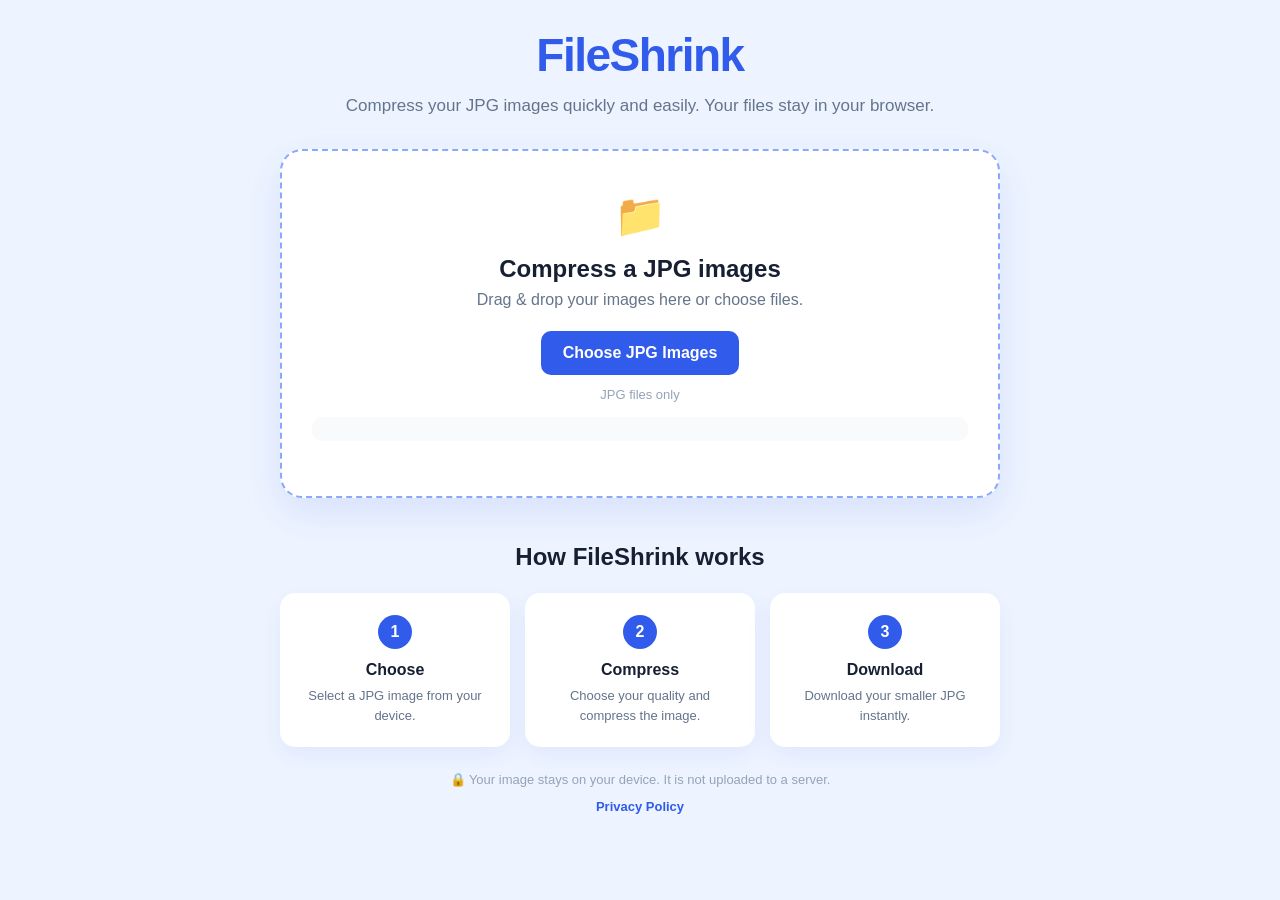
==== index.html @ ec3d00c5 "Add privacy policy" ====
<!DOCTYPE html>
<html lang="en">

<head>
    <meta charset="UTF-8">
    <meta name="viewport" content="width=device-width, initial-scale=1.0">

    <title>FileShrink - Compress JPG Images</title>

    <meta
        name="description"
        content="Compress JPG images quickly and easily. Your files stay in your browser."
    >

    <link rel="stylesheet" href="style.css">
    <link rel="icon" href="favicon.svg" type="image/svg+xml">
</head>

<body>

<main class="container">

    <div class="logo">FileShrink</div>

    <p class="subtitle">
        Compress your JPG images quickly and easily.
        Your files stay in your browser.
    </p>


    <!-- Upload Area -->

    <section class="upload-box" id="uploadBox">

        <div class="upload-icon">📁</div>

        <h2>Compress a JPG images</h2>

        <p class="upload-description">
            Drag & drop your images here or choose  files.
        </p>

        <label for="fileInput" class="file-button">
            Choose JPG Images
        </label>

        <input
    type="file"
    id="fileInput"
    accept="image/jpeg"
    multiple
>

        <p class="file-hint">
            JPG files only
        </p>

        <p id="fileName"></p>


        <!-- Preview -->

        <div id="previewContainer">

            <img
                id="preview"
                alt="Selected image preview"
            >

        </div>


        <!-- Controls -->

        <div id="controls">

            <label for="quality">

                Image Quality:

                <strong id="qualityValue">
                    70%
                </strong>

            </label>

            <input
                type="range"
                id="quality"
                min="10"
                max="95"
                value="70"
            >

            <button id="compressButton">
                Compress Image
            </button>

        </div>


        <!-- Result -->

        <div id="result">

            <div class="success-message">
                ✓ Compression complete
            </div>

            <div class="stats">

                <div class="stat">
                    <span>Original</span>
                    <strong id="originalSize">-</strong>
                </div>

                <div class="stat">
                    <span>Compressed</span>
                    <strong id="compressedSize">-</strong>
                </div>

                <div class="stat">
                    <span>You saved</span>
                    <strong id="savedPercent">-</strong>
                </div>

            </div>
    

</div>

            <p id="status"></p>

            <a
                id="downloadButton"
                href="#"
                style="display: none;"
            >
                Download Compressed JPG
            </a>
            <div id="individualResults"></div>
            <div id="downloadList"></div>

            <button
                id="resetButton"
                style="display: none;"
            >
                Compress Another Image
            </button>

        </div>

    </section>


    <!-- How it works -->

    <section class="how-it-works">

        <h2>How FileShrink works</h2>

        <div class="steps">

            <div class="step">

                <div class="step-number">
                    1
                </div>

                <h3>Choose</h3>

                <p>
                    Select a JPG image from your device.
                </p>

            </div>


            <div class="step">

                <div class="step-number">
                    2
                </div>

                <h3>Compress</h3>

                <p>
                    Choose your quality and compress the image.
                </p>

            </div>


            <div class="step">

                <div class="step-number">
                    3
                </div>

                <h3>Download</h3>

                <p>
                    Download your smaller JPG instantly.
                </p>

            </div>

        </div>

    </section>


    <p class="privacy">
        🔒 Your image stays on your device. It is not uploaded to a server.
    </p>

    <p class="privacy-link">
        <a href="privacy.html">
            Privacy Policy
        </a>
    </p>

</main>


<script src="script.js"></script>

</body>

</html>
---- style.css ----
* {
    box-sizing: border-box;
    margin: 0;
    padding: 0;
}

body {
    font-family: Arial, sans-serif;

    min-height: 100vh;

    background: #eef4ff;
    color: #172033;

   padding: 28px 14px 40px;
}

.container {
    width: 100%;
    max-width: 720px;

    margin: 0 auto;

    text-align: center;
}


/* Logo */

.logo {
    font-size: 46px;
    font-weight: 800;

    color: #315bea;

    letter-spacing: -1.5px;

    margin-bottom: 10px;
}


/* Subtitle */

.subtitle {
    color: #64748b;

    font-size: 17px;
    line-height: 1.6;

    margin-bottom: 30px;
}


/* Upload Box */

.upload-box {
    background: white;

    border: 2px dashed #8aa8ff;

    border-radius: 22px;

    padding: 40px 30px;

    box-shadow:
        0 15px 40px rgba(49, 91, 234, 0.12);

    transition: 0.2s ease;
}

.upload-box.drag-over {
    border-color: #315bea;

    background: #f7f9ff;

    transform: scale(1.01);
}


/* Upload */

.upload-icon {
    font-size: 42px;

    margin-bottom: 15px;
}

.upload-box h2 {
    font-size: 24px;

    margin-bottom: 8px;
}

.upload-description {
    color: #64748b;

    margin-bottom: 22px;
}

#fileInput {
    display: none;
}

.file-button {
    display: inline-block;

    background: #315bea;
    color: white;

    padding: 13px 22px;

    border-radius: 10px;

    font-weight: bold;

    cursor: pointer;

    transition: 0.2s ease;
}

.file-button:hover {
    background: #2449c9;

    transform: translateY(-1px);
}

.file-hint {
    margin-top: 12px;

    color: #94a3b8;

    font-size: 13px;
}

#fileName {
    margin-top: 15px;

    color: #475569;

    font-size: 14px;
}


/* Preview */

#previewContainer {
    display: none;

    margin-top: 25px;
}

#preview {
    display: block;

    max-width: 100%;
    max-height: 280px;

    margin: 0 auto;

    border-radius: 12px;

    box-shadow:
        0 8px 25px rgba(0, 0, 0, 0.1);
}


/* Controls */

#controls {
    display: none;

    margin-top: 30px;

    text-align: left;
}

#controls label {
    display: block;

    margin-bottom: 10px;

    color: #334155;

    font-size: 15px;
}

#quality {
    width: 100%;

    cursor: pointer;
}

#compressButton {
    width: 100%;

    margin-top: 20px;

    padding: 13px;

    border: none;

    border-radius: 10px;

    background: #172033;
    color: white;

    font-size: 16px;
    font-weight: bold;

    cursor: pointer;

    transition: 0.2s ease;
}

#compressButton:hover {
    background: #0f172a;
}

#compressButton:disabled {
    opacity: 0.6;

    cursor: not-allowed;
}


/* Result */

#result {
    display: none;
    margin-top: 30px;
    padding: 25px 20px 0;
    border-top: 1px solid #e2e8f0;
}

.success-message {
    color: #315bea;
    font-size: 18px;
    font-weight: bold;
    margin-bottom: 20px;
}

.stats {
    display: grid;
    grid-template-columns: repeat(3, 1fr);
    gap: 12px;
    margin-bottom: 20px;
}

.stat {
    background: #f1f5ff;
    border-radius: 14px;
    padding: 17px 10px;
}

.stat span {
    display: block;
    color: #64748b;
    font-size: 13px;
    margin-bottom: 7px;
}

.stat strong {
    font-size: 18px;
    color: #172033;
}

#savedPercent {
    color: #315bea;
}

#status {
    background: #f8fafc;
    border-radius: 10px;
    padding: 12px 14px;
    color: #64748b;
    font-size: 13px;
    line-height: 1.5;
    margin-bottom: 18px;
}

.success-message {
    color: #315bea;

    font-weight: bold;

    margin-bottom: 18px;
}

.stats {
    display: grid;

    grid-template-columns: repeat(3, 1fr);

    gap: 12px;

    margin-bottom: 20px;
}

.stat {
    background: #f1f5ff;

    border-radius: 12px;

    padding: 15px 10px;
}

.stat span {
    display: block;

    color: #64748b;

    font-size: 13px;

    margin-bottom: 6px;
}

.stat strong {
    font-size: 17px;

    color: #172033;
}

#status {
    color: #64748b;

    font-size: 14px;

    line-height: 1.5;

    margin-bottom: 15px;
}
.comparison {
    margin-bottom: 20px;
    text-align: left;
}

.comparison-label {
    color: #64748b;
    font-size: 13px;
    margin-bottom: 8px;
}

.comparison-track {
    width: 100%;
    height: 12px;
    background: #e2e8f0;
    border-radius: 20px;
    overflow: hidden;
}

#comparisonBar {
    width: 0%;
    height: 100%;
    background: #315bea;
    border-radius: 20px;
    transition: width 0.6s ease;
}


/* Download */

#downloadButton {
    display: inline-block;

    width: 100%;

    padding: 13px 22px;

    border-radius: 10px;

    background: #315bea;
    color: white;

    text-decoration: none;

    font-weight: bold;

    transition: 0.2s ease;
}

#downloadButton:hover {
    background: #2449c9;
}


/* Reset */

#resetButton {
    display: none;

    width: 100%;

    margin-top: 12px;

    padding: 13px;

    border: 2px solid #dbe4ff;

    border-radius: 10px;

    background: white;
    color: #315bea;

    font-size: 15px;
    font-weight: bold;

    cursor: pointer;

    transition: 0.2s ease;
}

#resetButton:hover {
    background: #f1f5ff;
}


/* How It Works */

.how-it-works {
    margin-top: 45px;
}

.how-it-works h2 {
    font-size: 24px;

    margin-bottom: 22px;
}

.steps {
    display: grid;

    grid-template-columns: repeat(3, 1fr);

    gap: 15px;
}

.step {
    background: white;

    border-radius: 15px;

    padding: 22px 15px;

    box-shadow:
        0 8px 25px rgba(49, 91, 234, 0.08);
}

.step-number {
    width: 34px;
    height: 34px;

    margin: 0 auto 12px;

    display: flex;
    align-items: center;
    justify-content: center;

    border-radius: 50%;

    background: #315bea;
    color: white;

    font-weight: bold;
}

.step h3 {
    margin-bottom: 7px;

    font-size: 16px;
}

.step p {
    color: #64748b;

    font-size: 13px;

    line-height: 1.5;
}


/* Privacy */

.privacy {
    margin-top: 25px;

    color: #94a3b8;

    font-size: 13px;
}

.privacy-link {
    margin-top: 10px;
}

.privacy-link a {
    color: #315bea;

    text-decoration: none;

    font-size: 13px;

    font-weight: 600;
}

.privacy-link a:hover {
    text-decoration: underline;
}


/* Privacy Page */

.privacy-page {
    text-align: left;

    border-style: solid;
}

.privacy-page h1 {
    font-size: 30px;

    margin-bottom: 20px;

    text-align: center;
}

.privacy-page h2 {
    font-size: 19px;

    margin-top: 28px;

    margin-bottom: 8px;
}

.privacy-page p {
    color: #64748b;

    font-size: 15px;

    line-height: 1.7;
}

.privacy-back {
    margin-top: 30px;

    text-align: center;
}

.privacy-back a {
    color: #315bea;

    text-decoration: none;

    font-weight: bold;
}

.privacy-back a:hover {
    text-decoration: underline;
}


/* Mobile */

@media (max-width: 600px) {

    body {
        padding: 22px 12px 35px;
    }

    .logo {
        font-size: 42px;
        margin-bottom: 8px;
    }

    .subtitle {
        font-size: 15px;
        line-height: 1.5;
        margin-bottom: 24px;
    }

    .upload-box {
        padding: 32px 18px;
        border-radius: 20px;
    }

    .upload-icon {
        font-size: 40px;
        margin-bottom: 12px;
    }

    .upload-box h2 {
        font-size: 22px;
    }

    .upload-description {
        font-size: 14px;
        line-height: 1.5;
        margin-bottom: 20px;
    }

    .file-button {
        width: 100%;
        padding: 15px 18px;
        font-size: 16px;
    }

    #preview {
        max-height: 300px;
    }

    #controls {
        margin-top: 26px;
    }

    #controls label {
        font-size: 15px;
    }

    #quality {
        height: 28px;
    }

    #compressButton {
        padding: 15px;
        font-size: 16px;
    }

    #result {
    margin-top: 26px;
    padding: 22px 0 0;
}

.success-message {
    font-size: 17px;
}

.stat {
    padding: 16px;
}

#status {
    padding: 12px;
}

    .stats {
        grid-template-columns: 1fr;
        gap: 10px;
    }

    .stat {
        padding: 15px;
    }

    #downloadButton,
    #resetButton {
        padding: 15px;
        font-size: 15px;
    }

    .how-it-works {
        margin-top: 38px;
    }

    .how-it-works h2 {
        font-size: 22px;
    }

    .steps {
        grid-template-columns: 1fr;
        gap: 12px;
    }

    .step {
        padding: 22px 16px;
    }

    .privacy {
        margin-top: 25px;
        padding: 0 8px;
        font-size: 12px;
        line-height: 1.5;
    }
}
.individual-result {
    background: #f8fafc;
    border: 1px solid #e2e8f0;
    border-radius: 14px;
    padding: 16px;
    margin-top: 12px;
    text-align: left;
}

.individual-result strong {
    display: block;
    color: #172033;
    font-size: 14px;
    margin-bottom: 12px;
    word-break: break-word;
}

.individual-stats {
    display: grid;
    grid-template-columns: repeat(3, 1fr);
    gap: 8px;
}

.individual-stats span {
    background: white;
    border-radius: 9px;
    padding: 9px 7px;
    color: #64748b;
    font-size: 12px;
    text-align: center;
}
@media (max-width: 600px) {

    .individual-stats {
        grid-template-columns: 1fr;
    }

    .individual-stats span {
        text-align: left;
    }
}
.extra-download {
    display: block;
    margin-top: 10px;
    padding: 12px 14px;
    border-radius: 10px;
    background: #eef4ff;
    color: #315bea;
    text-decoration: none;
    font-weight: bold;
    font-size: 14px;
    text-align: center;
    transition: 0.2s ease;
}

.extra-download:hover {
    background: #dfe9ff;
}
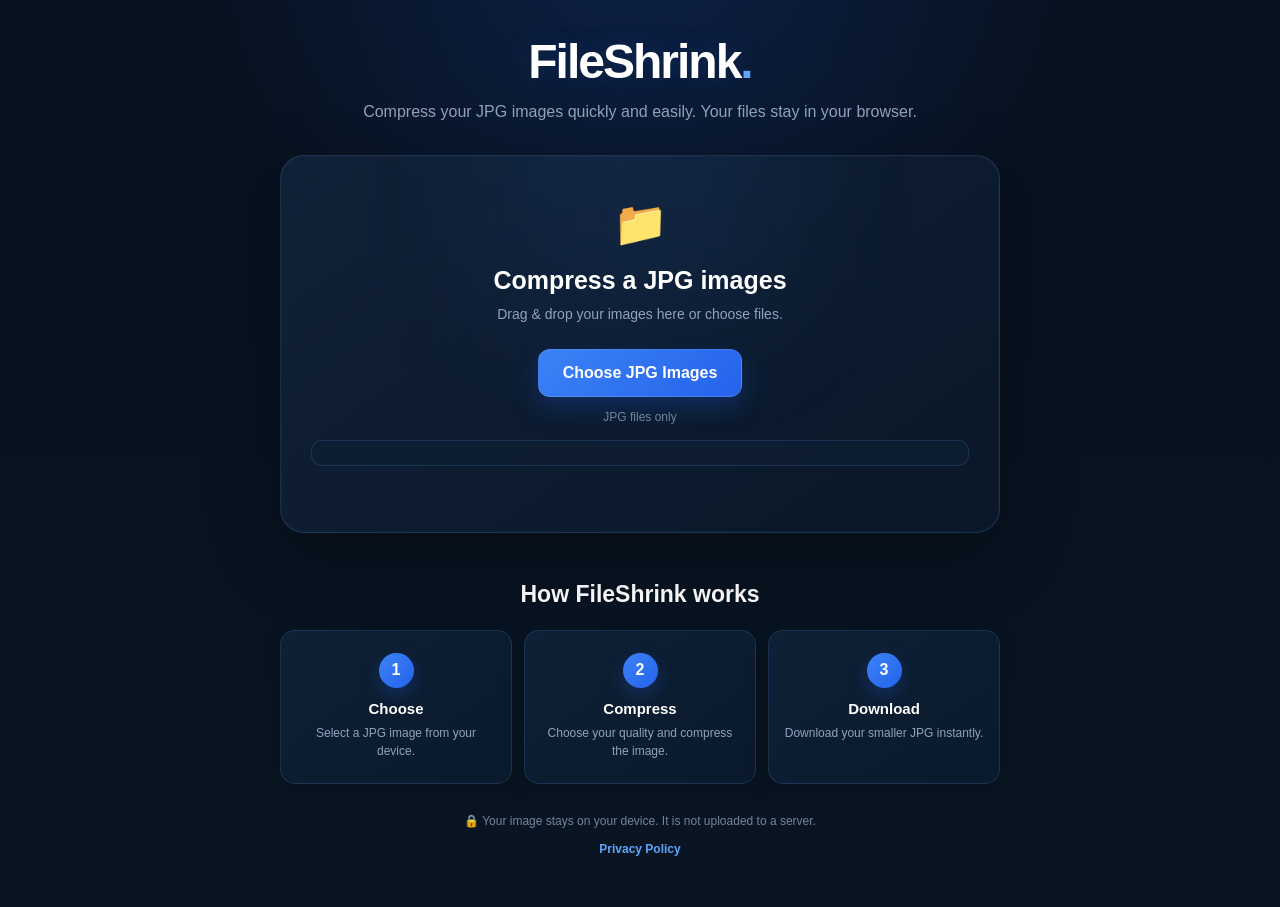
==== commit 21645311: "Redesign UI with dark navy theme" ====
--- a/index.html
+++ b/index.html
@@ -12,7 +12,7 @@
         content="Compress JPG images quickly and easily. Your files stay in your browser."
     >
 
-    <link rel="stylesheet" href="style.css">
+    <link rel="stylesheet" href="./style.css?v=2">
     <link rel="icon" href="favicon.svg" type="image/svg+xml">
 </head>
 
--- a/style.css
+++ b/style.css
@@ -1,740 +1,855 @@
 * {
-    box-sizing: border-box;
-    margin: 0;
-    padding: 0;
+  box-sizing: border-box;
+  margin: 0;
+  padding: 0;
+  }
+
+:root {
+--bg: #07111f;
+--bg-soft: #0b1728;
+--card: rgba(15, 29, 49, 0.92);
+--card-soft: #101f35;
+--border: rgba(96, 165, 250, 0.16);
+--border-strong: rgba(96, 165, 250, 0.30);
+--blue: #3b82f6;
+--blue-bright: #60a5fa;
+--blue-dark: #2563eb;
+--text: #f8fafc;
+--text-soft: #cbd5e1;
+--muted: #8fa3bb;
+--success: #4ade80;
 }
 
 body {
-    font-family: Arial, sans-serif;
-
-    min-height: 100vh;
-
-    background: #eef4ff;
-    color: #172033;
-
-   padding: 28px 14px 40px;
+font-family: Arial, sans-serif;
+min-height: 100vh;
+padding: 34px 14px 50px;
+background:
+radial-gradient(circle at 50% -10%, rgba(37, 99, 235, 0.20), transparent 38%),
+linear-gradient(180deg, #07111f 0%, #091522 100%);
+color: var(--text);
 }
 
 .container {
+width: 100%;
+max-width: 720px;
+margin: 0 auto;
+text-align: center;
+}
+
+/* ========================================
+LOGO
+======================================== */
+
+.logo {
+font-size: 48px;
+font-weight: 800;
+letter-spacing: -2px;
+margin-bottom: 10px;
+color: #ffffff;
+text-shadow: 0 0 30px rgba(59, 130, 246, 0.20);
+}
+
+.logo::after {
+content: ".";
+color: var(--blue-bright);
+}
+
+.subtitle {
+color: var(--muted);
+font-size: 16px;
+line-height: 1.6;
+margin-bottom: 30px;
+}
+
+/* ========================================
+MAIN UPLOAD CARD
+======================================== */
+
+.upload-box {
+position: relative;
+overflow: hidden;
+background: linear-gradient(
+145deg,
+rgba(17, 34, 56, 0.96),
+rgba(10, 24, 41, 0.96)
+);
+border: 1px solid var(--border);
+border-radius: 24px;
+padding: 42px 30px;
+box-shadow:
+0 25px 70px rgba(0, 0, 0, 0.30),
+0 0 0 1px rgba(255, 255, 255, 0.02) inset;
+transition:
+border-color 0.25s ease,
+transform 0.25s ease,
+box-shadow 0.25s ease;
+}
+
+.upload-box::before {
+content: "";
+position: absolute;
+top: -120px;
+left: 50%;
+width: 280px;
+height: 280px;
+transform: translateX(-50%);
+background: rgba(59, 130, 246, 0.08);
+filter: blur(70px);
+pointer-events: none;
+}
+
+.upload-box.drag-over {
+border-color: rgba(96, 165, 250, 0.70);
+transform: translateY(-2px);
+box-shadow:
+0 30px 80px rgba(0, 0, 0, 0.35),
+0 0 35px rgba(59, 130, 246, 0.10);
+}
+
+/* ========================================
+UPLOAD AREA
+======================================== */
+
+.upload-icon {
+position: relative;
+font-size: 44px;
+margin-bottom: 16px;
+}
+
+.upload-box h2 {
+position: relative;
+font-size: 25px;
+margin-bottom: 9px;
+color: #ffffff;
+}
+
+.upload-description {
+position: relative;
+color: var(--muted);
+font-size: 14px;
+line-height: 1.5;
+margin-bottom: 24px;
+}
+
+#fileInput {
+display: none;
+}
+
+.file-button {
+position: relative;
+display: inline-block;
+background: linear-gradient(
+135deg,
+#3b82f6,
+#2563eb
+);
+color: white;
+padding: 14px 24px;
+border: 1px solid rgba(255, 255, 255, 0.12);
+border-radius: 12px;
+font-weight: bold;
+cursor: pointer;
+box-shadow:
+0 10px 25px rgba(37, 99, 235, 0.25);
+transition:
+transform 0.2s ease,
+box-shadow 0.2s ease,
+filter 0.2s ease;
+}
+
+.file-button:hover {
+transform: translateY(-2px);
+filter: brightness(1.08);
+box-shadow:
+0 14px 32px rgba(37, 99, 235, 0.32);
+}
+
+.file-button:active {
+transform: translateY(0);
+}
+
+.file-hint {
+position: relative;
+margin-top: 13px;
+color: #71859d;
+font-size: 12px;
+}
+
+#fileName {
+margin-top: 16px;
+color: var(--text-soft);
+font-size: 14px;
+}
+
+/* ========================================
+IMAGE PREVIEW
+======================================== */
+
+#previewContainer {
+display: none;
+margin-top: 28px;
+}
+
+#preview {
+display: block;
+max-width: 100%;
+max-height: 300px;
+margin: 0 auto;
+border-radius: 16px;
+border: 1px solid var(--border);
+box-shadow:
+0 18px 40px rgba(0, 0, 0, 0.30);
+}
+
+/* ========================================
+CONTROLS
+======================================== */
+
+#controls {
+display: none;
+margin-top: 30px;
+padding-top: 25px;
+border-top: 1px solid var(--border);
+text-align: left;
+}
+
+#controls label {
+display: block;
+margin-bottom: 11px;
+color: var(--text-soft);
+font-size: 14px;
+font-weight: 600;
+}
+
+#quality {
+width: 100%;
+height: 6px;
+accent-color: var(--blue);
+cursor: pointer;
+}
+
+#compressButton {
+width: 100%;
+margin-top: 22px;
+padding: 15px;
+border: none;
+border-radius: 12px;
+background: linear-gradient(
+135deg,
+#172b48,
+#10223a
+);
+color: #ffffff;
+border: 1px solid var(--border-strong);
+font-size: 15px;
+font-weight: bold;
+cursor: pointer;
+transition:
+background 0.2s ease,
+transform 0.2s ease,
+border-color 0.2s ease,
+box-shadow 0.2s ease;
+}
+
+#compressButton:hover:not(:disabled) {
+background: linear-gradient(
+135deg,
+#1c3960,
+#142a47
+);
+border-color: rgba(96, 165, 250, 0.45);
+transform: translateY(-1px);
+box-shadow:
+0 10px 25px rgba(0, 0, 0, 0.20);
+}
+
+#compressButton:disabled {
+opacity: 0.55;
+cursor: not-allowed;
+}
+
+/* ========================================
+RESULT SECTION
+======================================== */
+
+#result {
+display: none;
+margin-top: 30px;
+padding: 28px 0 0;
+border-top: 1px solid var(--border);
+}
+
+.success-message {
+color: var(--blue-bright);
+font-size: 18px;
+font-weight: bold;
+margin-bottom: 20px;
+}
+
+.stats {
+display: grid;
+grid-template-columns: repeat(3, 1fr);
+gap: 10px;
+margin-bottom: 18px;
+}
+
+.stat {
+background: linear-gradient(
+145deg,
+rgba(25, 47, 75, 0.90),
+rgba(15, 32, 53, 0.90)
+);
+border: 1px solid var(--border);
+border-radius: 14px;
+padding: 17px 10px;
+box-shadow:
+0 8px 22px rgba(0, 0, 0, 0.14);
+}
+
+.stat span {
+display: block;
+color: var(--muted);
+font-size: 12px;
+margin-bottom: 7px;
+}
+
+.stat strong {
+font-size: 17px;
+color: #ffffff;
+}
+
+#savedPercent {
+color: var(--success);
+}
+
+#status {
+background: rgba(15, 31, 51, 0.75);
+border: 1px solid var(--border);
+border-radius: 11px;
+padding: 12px 14px;
+color: var(--muted);
+font-size: 13px;
+line-height: 1.5;
+margin-bottom: 18px;
+}
+
+/* ========================================
+DOWNLOAD
+======================================== */
+
+#downloadButton {
+display: inline-block;
+width: 100%;
+padding: 15px 22px;
+border-radius: 12px;
+border: 1px solid rgba(255, 255, 255, 0.10);
+background: linear-gradient(
+135deg,
+#3b82f6,
+#2563eb
+);
+color: white;
+text-decoration: none;
+font-weight: bold;
+box-shadow:
+0 12px 28px rgba(37, 99, 235, 0.25);
+transition:
+transform 0.2s ease,
+box-shadow 0.2s ease,
+filter 0.2s ease;
+}
+
+#downloadButton:hover {
+transform: translateY(-2px);
+filter: brightness(1.08);
+box-shadow:
+0 16px 35px rgba(37, 99, 235, 0.32);
+}
+
+/* ========================================
+RESET
+======================================== */
+
+#resetButton {
+display: none;
+width: 100%;
+margin-top: 10px;
+padding: 14px;
+border: 1px solid var(--border-strong);
+border-radius: 12px;
+background: transparent;
+color: var(--text-soft);
+font-size: 14px;
+font-weight: bold;
+cursor: pointer;
+transition:
+background 0.2s ease,
+border-color 0.2s ease,
+color 0.2s ease;
+}
+
+#resetButton:hover {
+background: rgba(59, 130, 246, 0.07);
+border-color: rgba(96, 165, 250, 0.45);
+color: #ffffff;
+}
+
+/* ========================================
+BATCH RESULTS
+======================================== */
+
+#individualResults {
+margin-top: 24px;
+}
+
+.batch-header {
+display: flex;
+align-items: center;
+justify-content: space-between;
+gap: 12px;
+padding: 15px 17px;
+background: rgba(20, 40, 66, 0.85);
+border: 1px solid var(--border);
+border-radius: 13px;
+text-align: left;
+}
+
+.batch-header strong {
+color: #ffffff;
+font-size: 14px;
+}
+
+.batch-header span {
+color: var(--muted);
+font-size: 12px;
+white-space: nowrap;
+}
+
+/* ========================================
+INDIVIDUAL RESULT CARDS
+======================================== */
+
+.individual-result {
+position: relative;
+background: linear-gradient(
+145deg,
+rgba(16, 34, 56, 0.94),
+rgba(11, 27, 46, 0.94)
+);
+border: 1px solid var(--border);
+border-radius: 15px;
+padding: 16px;
+margin-top: 9px;
+text-align: left;
+box-shadow:
+0 8px 24px rgba(0, 0, 0, 0.16);
+transition:
+transform 0.2s ease,
+border-color 0.2s ease,
+box-shadow 0.2s ease;
+}
+
+.individual-result:hover {
+transform: translateY(-1px);
+border-color: var(--border-strong);
+box-shadow:
+0 12px 30px rgba(0, 0, 0, 0.22);
+}
+
+.individual-result strong {
+display: block;
+color: #f8fafc;
+font-size: 14px;
+line-height: 1.4;
+margin-bottom: 12px;
+word-break: break-word;
+}
+
+.individual-stats {
+display: grid;
+grid-template-columns: repeat(3, 1fr);
+gap: 8px;
+}
+
+.individual-stats span {
+background: rgba(7, 17, 31, 0.55);
+border: 1px solid rgba(96, 165, 250, 0.10);
+border-radius: 9px;
+padding: 9px 7px;
+color: var(--muted);
+font-size: 12px;
+text-align: center;
+line-height: 1.3;
+}
+
+/* ========================================
+INDIVIDUAL DOWNLOAD
+======================================== */
+
+.individual-result .extra-download {
+display: block;
+width: 100%;
+margin-top: 10px;
+padding: 10px 14px;
+background: rgba(59, 130, 246, 0.08);
+border: 1px solid rgba(96, 165, 250, 0.18);
+color: var(--blue-bright);
+border-radius: 10px;
+font-size: 13px;
+font-weight: bold;
+text-align: center;
+text-decoration: none;
+transition:
+background 0.2s ease,
+border-color 0.2s ease,
+transform 0.2s ease;
+}
+
+.individual-result .extra-download:hover {
+background: rgba(59, 130, 246, 0.15);
+border-color: rgba(96, 165, 250, 0.35);
+transform: translateY(-1px);
+}
+
+/* ========================================
+PAGINATION
+======================================== */
+
+.batch-navigation {
+display: flex;
+align-items: center;
+justify-content: space-between;
+gap: 10px;
+margin-top: 14px;
+}
+
+.batch-navigation button {
+flex: 1;
+padding: 10px 14px;
+border: 1px solid var(--border);
+border-radius: 10px;
+background: rgba(16, 34, 56, 0.80);
+color: var(--text-soft);
+font-size: 12px;
+font-weight: bold;
+cursor: pointer;
+transition:
+background 0.2s ease,
+border-color 0.2s ease,
+color 0.2s ease,
+transform 0.2s ease;
+}
+
+.batch-navigation button:hover:not(:disabled) {
+background: rgba(59, 130, 246, 0.10);
+border-color: var(--border-strong);
+color: #ffffff;
+transform: translateY(-1px);
+}
+
+.batch-navigation button:disabled {
+opacity: 0.35;
+cursor: not-allowed;
+}
+
+/* ========================================
+HOW IT WORKS
+======================================== */
+
+.how-it-works {
+margin-top: 48px;
+}
+
+.how-it-works h2 {
+font-size: 23px;
+margin-bottom: 22px;
+color: #ffffff;
+}
+
+.steps {
+display: grid;
+grid-template-columns: repeat(3, 1fr);
+gap: 12px;
+}
+
+.step {
+background: linear-gradient(
+145deg,
+rgba(16, 34, 56, 0.92),
+rgba(11, 27, 46, 0.92)
+);
+border: 1px solid var(--border);
+border-radius: 15px;
+padding: 22px 15px;
+box-shadow:
+0 8px 24px rgba(0, 0, 0, 0.14);
+}
+
+.step-number {
+width: 35px;
+height: 35px;
+margin: 0 auto 12px;
+display: flex;
+align-items: center;
+justify-content: center;
+border-radius: 50%;
+background: linear-gradient(
+135deg,
+#3b82f6,
+#2563eb
+);
+color: white;
+font-weight: bold;
+box-shadow:
+0 7px 18px rgba(37, 99, 235, 0.25);
+}
+
+.step h3 {
+margin-bottom: 7px;
+font-size: 15px;
+color: #ffffff;
+}
+
+.step p {
+color: var(--muted);
+font-size: 12px;
+line-height: 1.55;
+}
+
+/* ========================================
+PRIVACY
+======================================== */
+
+.privacy {
+margin-top: 28px;
+color: #71859d;
+font-size: 12px;
+line-height: 1.5;
+}
+
+.privacy-link {
+margin-top: 9px;
+}
+
+.privacy-link a {
+color: var(--blue-bright);
+text-decoration: none;
+font-size: 12px;
+font-weight: 600;
+}
+
+.privacy-link a:hover {
+text-decoration: underline;
+}
+
+/* ========================================
+PRIVACY PAGE
+======================================== */
+
+.privacy-page {
+text-align: left;
+border-style: solid;
+}
+
+.privacy-page h1 {
+font-size: 30px;
+margin-bottom: 20px;
+text-align: center;
+color: #ffffff;
+}
+
+.privacy-page h2 {
+font-size: 19px;
+margin-top: 28px;
+margin-bottom: 8px;
+color: #ffffff;
+}
+
+.privacy-page p {
+color: var(--muted);
+font-size: 15px;
+line-height: 1.7;
+}
+
+.privacy-back {
+margin-top: 30px;
+text-align: center;
+}
+
+.privacy-back a {
+color: var(--blue-bright);
+text-decoration: none;
+font-weight: bold;
+}
+
+.privacy-back a:hover {
+text-decoration: underline;
+}
+
+/* ========================================
+MOBILE
+======================================== */
+
+@media (max-width: 600px) {
+
+body {
+    padding: 24px 12px 38px;
+}
+
+.logo {
+    font-size: 42px;
+    letter-spacing: -1.7px;
+    margin-bottom: 8px;
+}
+
+.subtitle {
+    font-size: 14px;
+    line-height: 1.5;
+    margin-bottom: 23px;
+}
+
+.upload-box {
+    padding: 32px 18px;
+    border-radius: 20px;
+}
+
+.upload-icon {
+    font-size: 40px;
+    margin-bottom: 13px;
+}
+
+.upload-box h2 {
+    font-size: 22px;
+}
+
+.upload-description {
+    font-size: 13px;
+    margin-bottom: 20px;
+}
+
+.file-button {
     width: 100%;
-    max-width: 720px;
-
-    margin: 0 auto;
-
-    text-align: center;
-}
-
-
-/* Logo */
-
-.logo {
-    font-size: 46px;
-    font-weight: 800;
-
-    color: #315bea;
-
-    letter-spacing: -1.5px;
-
-    margin-bottom: 10px;
-}
-
-
-/* Subtitle */
-
-.subtitle {
-    color: #64748b;
-
-    font-size: 17px;
-    line-height: 1.6;
-
-    margin-bottom: 30px;
-}
-
-
-/* Upload Box */
-
-.upload-box {
-    background: white;
-
-    border: 2px dashed #8aa8ff;
-
-    border-radius: 22px;
-
-    padding: 40px 30px;
-
-    box-shadow:
-        0 15px 40px rgba(49, 91, 234, 0.12);
-
-    transition: 0.2s ease;
-}
-
-.upload-box.drag-over {
-    border-color: #315bea;
-
-    background: #f7f9ff;
-
-    transform: scale(1.01);
-}
-
-
-/* Upload */
-
-.upload-icon {
-    font-size: 42px;
-
-    margin-bottom: 15px;
-}
-
-.upload-box h2 {
-    font-size: 24px;
-
-    margin-bottom: 8px;
-}
-
-.upload-description {
-    color: #64748b;
-
-    margin-bottom: 22px;
-}
-
-#fileInput {
-    display: none;
-}
-
-.file-button {
-    display: inline-block;
-
-    background: #315bea;
-    color: white;
-
-    padding: 13px 22px;
-
-    border-radius: 10px;
-
-    font-weight: bold;
-
-    cursor: pointer;
-
-    transition: 0.2s ease;
-}
-
-.file-button:hover {
-    background: #2449c9;
-
-    transform: translateY(-1px);
-}
-
-.file-hint {
-    margin-top: 12px;
-
-    color: #94a3b8;
-
-    font-size: 13px;
-}
-
-#fileName {
-    margin-top: 15px;
-
-    color: #475569;
-
-    font-size: 14px;
-}
-
-
-/* Preview */
-
-#previewContainer {
-    display: none;
-
+    padding: 15px 18px;
+    font-size: 15px;
+}
+
+#preview {
+    max-height: 300px;
+    border-radius: 13px;
+}
+
+#controls {
     margin-top: 25px;
-}
-
-#preview {
-    display: block;
-
-    max-width: 100%;
-    max-height: 280px;
-
-    margin: 0 auto;
-
-    border-radius: 12px;
-
-    box-shadow:
-        0 8px 25px rgba(0, 0, 0, 0.1);
-}
-
-
-/* Controls */
-
-#controls {
-    display: none;
-
-    margin-top: 30px;
-
-    text-align: left;
-}
-
-#controls label {
-    display: block;
-
-    margin-bottom: 10px;
-
-    color: #334155;
-
-    font-size: 15px;
-}
-
-#quality {
-    width: 100%;
-
-    cursor: pointer;
+    padding-top: 22px;
 }
 
 #compressButton {
-    width: 100%;
-
-    margin-top: 20px;
-
-    padding: 13px;
-
-    border: none;
-
-    border-radius: 10px;
-
-    background: #172033;
-    color: white;
-
-    font-size: 16px;
-    font-weight: bold;
-
-    cursor: pointer;
-
-    transition: 0.2s ease;
-}
-
-#compressButton:hover {
-    background: #0f172a;
-}
-
-#compressButton:disabled {
-    opacity: 0.6;
-
-    cursor: not-allowed;
-}
-
-
-/* Result */
+    padding: 15px;
+}
 
 #result {
-    display: none;
-    margin-top: 30px;
-    padding: 25px 20px 0;
-    border-top: 1px solid #e2e8f0;
-}
-
-.success-message {
-    color: #315bea;
-    font-size: 18px;
-    font-weight: bold;
-    margin-bottom: 20px;
-}
-
-.stats {
-    display: grid;
-    grid-template-columns: repeat(3, 1fr);
-    gap: 12px;
-    margin-bottom: 20px;
-}
-
-.stat {
-    background: #f1f5ff;
-    border-radius: 14px;
-    padding: 17px 10px;
-}
-
-.stat span {
-    display: block;
-    color: #64748b;
-    font-size: 13px;
-    margin-bottom: 7px;
-}
-
-.stat strong {
-    font-size: 18px;
-    color: #172033;
-}
-
-#savedPercent {
-    color: #315bea;
-}
-
-#status {
-    background: #f8fafc;
-    border-radius: 10px;
-    padding: 12px 14px;
-    color: #64748b;
-    font-size: 13px;
-    line-height: 1.5;
-    margin-bottom: 18px;
-}
-
-.success-message {
-    color: #315bea;
-
-    font-weight: bold;
-
-    margin-bottom: 18px;
-}
-
-.stats {
-    display: grid;
-
-    grid-template-columns: repeat(3, 1fr);
-
-    gap: 12px;
-
-    margin-bottom: 20px;
-}
-
-.stat {
-    background: #f1f5ff;
-
-    border-radius: 12px;
-
-    padding: 15px 10px;
-}
-
-.stat span {
-    display: block;
-
-    color: #64748b;
-
-    font-size: 13px;
-
-    margin-bottom: 6px;
-}
-
-.stat strong {
-    font-size: 17px;
-
-    color: #172033;
-}
-
-#status {
-    color: #64748b;
-
-    font-size: 14px;
-
-    line-height: 1.5;
-
-    margin-bottom: 15px;
-}
-.comparison {
-    margin-bottom: 20px;
-    text-align: left;
-}
-
-.comparison-label {
-    color: #64748b;
-    font-size: 13px;
-    margin-bottom: 8px;
-}
-
-.comparison-track {
-    width: 100%;
-    height: 12px;
-    background: #e2e8f0;
-    border-radius: 20px;
-    overflow: hidden;
-}
-
-#comparisonBar {
-    width: 0%;
-    height: 100%;
-    background: #315bea;
-    border-radius: 20px;
-    transition: width 0.6s ease;
-}
-
-
-/* Download */
-
-#downloadButton {
-    display: inline-block;
-
-    width: 100%;
-
-    padding: 13px 22px;
-
-    border-radius: 10px;
-
-    background: #315bea;
-    color: white;
-
-    text-decoration: none;
-
-    font-weight: bold;
-
-    transition: 0.2s ease;
-}
-
-#downloadButton:hover {
-    background: #2449c9;
-}
-
-
-/* Reset */
-
-#resetButton {
-    display: none;
-
-    width: 100%;
-
-    margin-top: 12px;
-
-    padding: 13px;
-
-    border: 2px solid #dbe4ff;
-
-    border-radius: 10px;
-
-    background: white;
-    color: #315bea;
-
-    font-size: 15px;
-    font-weight: bold;
-
-    cursor: pointer;
-
-    transition: 0.2s ease;
-}
-
-#resetButton:hover {
-    background: #f1f5ff;
-}
-
-
-/* How It Works */
-
-.how-it-works {
-    margin-top: 45px;
-}
-
-.how-it-works h2 {
-    font-size: 24px;
-
-    margin-bottom: 22px;
-}
-
-.steps {
-    display: grid;
-
-    grid-template-columns: repeat(3, 1fr);
-
-    gap: 15px;
-}
-
-.step {
-    background: white;
-
-    border-radius: 15px;
-
-    padding: 22px 15px;
-
-    box-shadow:
-        0 8px 25px rgba(49, 91, 234, 0.08);
-}
-
-.step-number {
-    width: 34px;
-    height: 34px;
-
-    margin: 0 auto 12px;
-
-    display: flex;
-    align-items: center;
-    justify-content: center;
-
-    border-radius: 50%;
-
-    background: #315bea;
-    color: white;
-
-    font-weight: bold;
-}
-
-.step h3 {
-    margin-bottom: 7px;
-
-    font-size: 16px;
-}
-
-.step p {
-    color: #64748b;
-
-    font-size: 13px;
-
-    line-height: 1.5;
-}
-
-
-/* Privacy */
-
-.privacy {
     margin-top: 25px;
-
-    color: #94a3b8;
-
-    font-size: 13px;
-}
-
-.privacy-link {
-    margin-top: 10px;
-}
-
-.privacy-link a {
-    color: #315bea;
-
-    text-decoration: none;
-
-    font-size: 13px;
-
-    font-weight: 600;
-}
-
-.privacy-link a:hover {
-    text-decoration: underline;
-}
-
-
-/* Privacy Page */
-
-.privacy-page {
-    text-align: left;
-
-    border-style: solid;
-}
-
-.privacy-page h1 {
-    font-size: 30px;
-
-    margin-bottom: 20px;
-
-    text-align: center;
-}
-
-.privacy-page h2 {
-    font-size: 19px;
-
-    margin-top: 28px;
-
-    margin-bottom: 8px;
-}
-
-.privacy-page p {
-    color: #64748b;
-
-    font-size: 15px;
-
-    line-height: 1.7;
-}
-
-.privacy-back {
-    margin-top: 30px;
-
-    text-align: center;
-}
-
-.privacy-back a {
-    color: #315bea;
-
-    text-decoration: none;
-
-    font-weight: bold;
-}
-
-.privacy-back a:hover {
-    text-decoration: underline;
-}
-
-
-/* Mobile */
-
-@media (max-width: 600px) {
-
-    body {
-        padding: 22px 12px 35px;
-    }
-
-    .logo {
-        font-size: 42px;
-        margin-bottom: 8px;
-    }
-
-    .subtitle {
-        font-size: 15px;
-        line-height: 1.5;
-        margin-bottom: 24px;
-    }
-
-    .upload-box {
-        padding: 32px 18px;
-        border-radius: 20px;
-    }
-
-    .upload-icon {
-        font-size: 40px;
-        margin-bottom: 12px;
-    }
-
-    .upload-box h2 {
-        font-size: 22px;
-    }
-
-    .upload-description {
-        font-size: 14px;
-        line-height: 1.5;
-        margin-bottom: 20px;
-    }
-
-    .file-button {
-        width: 100%;
-        padding: 15px 18px;
-        font-size: 16px;
-    }
-
-    #preview {
-        max-height: 300px;
-    }
-
-    #controls {
-        margin-top: 26px;
-    }
-
-    #controls label {
-        font-size: 15px;
-    }
-
-    #quality {
-        height: 28px;
-    }
-
-    #compressButton {
-        padding: 15px;
-        font-size: 16px;
-    }
-
-    #result {
-    margin-top: 26px;
-    padding: 22px 0 0;
+    padding-top: 23px;
 }
 
 .success-message {
     font-size: 17px;
 }
 
+.stats {
+    grid-template-columns: 1fr;
+    gap: 8px;
+}
+
 .stat {
-    padding: 16px;
+    padding: 14px;
 }
 
 #status {
-    padding: 12px;
-}
-
-    .stats {
-        grid-template-columns: 1fr;
-        gap: 10px;
-    }
-
-    .stat {
-        padding: 15px;
-    }
-
-    #downloadButton,
-    #resetButton {
-        padding: 15px;
-        font-size: 15px;
-    }
-
-    .how-it-works {
-        margin-top: 38px;
-    }
-
-    .how-it-works h2 {
-        font-size: 22px;
-    }
-
-    .steps {
-        grid-template-columns: 1fr;
-        gap: 12px;
-    }
-
-    .step {
-        padding: 22px 16px;
-    }
-
-    .privacy {
-        margin-top: 25px;
-        padding: 0 8px;
-        font-size: 12px;
-        line-height: 1.5;
-    }
-}
+    padding: 11px 12px;
+    font-size: 12px;
+}
+
+#downloadButton,
+#resetButton {
+    padding: 15px;
+    font-size: 14px;
+}
+
+#individualResults {
+    margin-top: 20px;
+}
+
+.batch-header {
+    padding: 13px;
+    border-radius: 12px;
+}
+
+.batch-header strong {
+    font-size: 13px;
+}
+
+.batch-header span {
+    font-size: 11px;
+}
+
 .individual-result {
-    background: #f8fafc;
-    border: 1px solid #e2e8f0;
-    border-radius: 14px;
-    padding: 16px;
+    padding: 14px;
+    border-radius: 13px;
+}
+
+.individual-result strong {
+    font-size: 13px;
+    margin-bottom: 10px;
+}
+
+.individual-stats {
+    grid-template-columns: 1fr;
+    gap: 6px;
+}
+
+.individual-stats span {
+    text-align: left;
+    padding: 8px 10px;
+}
+
+.individual-result .extra-download {
+    padding: 11px 12px;
+    font-size: 12px;
+}
+
+.batch-navigation {
+    gap: 7px;
     margin-top: 12px;
-    text-align: left;
-}
-
-.individual-result strong {
-    display: block;
-    color: #172033;
-    font-size: 14px;
-    margin-bottom: 12px;
-    word-break: break-word;
-}
-
-.individual-stats {
-    display: grid;
-    grid-template-columns: repeat(3, 1fr);
-    gap: 8px;
-}
-
-.individual-stats span {
-    background: white;
-    border-radius: 9px;
-    padding: 9px 7px;
-    color: #64748b;
-    font-size: 12px;
-    text-align: center;
-}
-@media (max-width: 600px) {
-
-    .individual-stats {
-        grid-template-columns: 1fr;
-    }
-
-    .individual-stats span {
-        text-align: left;
-    }
-}
-.extra-download {
-    display: block;
-    margin-top: 10px;
-    padding: 12px 14px;
-    border-radius: 10px;
-    background: #eef4ff;
-    color: #315bea;
-    text-decoration: none;
-    font-weight: bold;
-    font-size: 14px;
-    text-align: center;
-    transition: 0.2s ease;
-}
-
-.extra-download:hover {
-    background: #dfe9ff;
-}+}
+
+.batch-navigation button {
+    padding: 11px 7px;
+    font-size: 11px;
+}
+
+.how-it-works {
+    margin-top: 40px;
+}
+
+.how-it-works h2 {
+    font-size: 21px;
+}
+
+.steps {
+    grid-template-columns: 1fr;
+    gap: 10px;
+}
+
+.step {
+    padding: 20px 15px;
+}
+
+.privacy {
+    margin-top: 24px;
+    padding: 0 8px;
+    font-size: 11px;
+}
+
+}
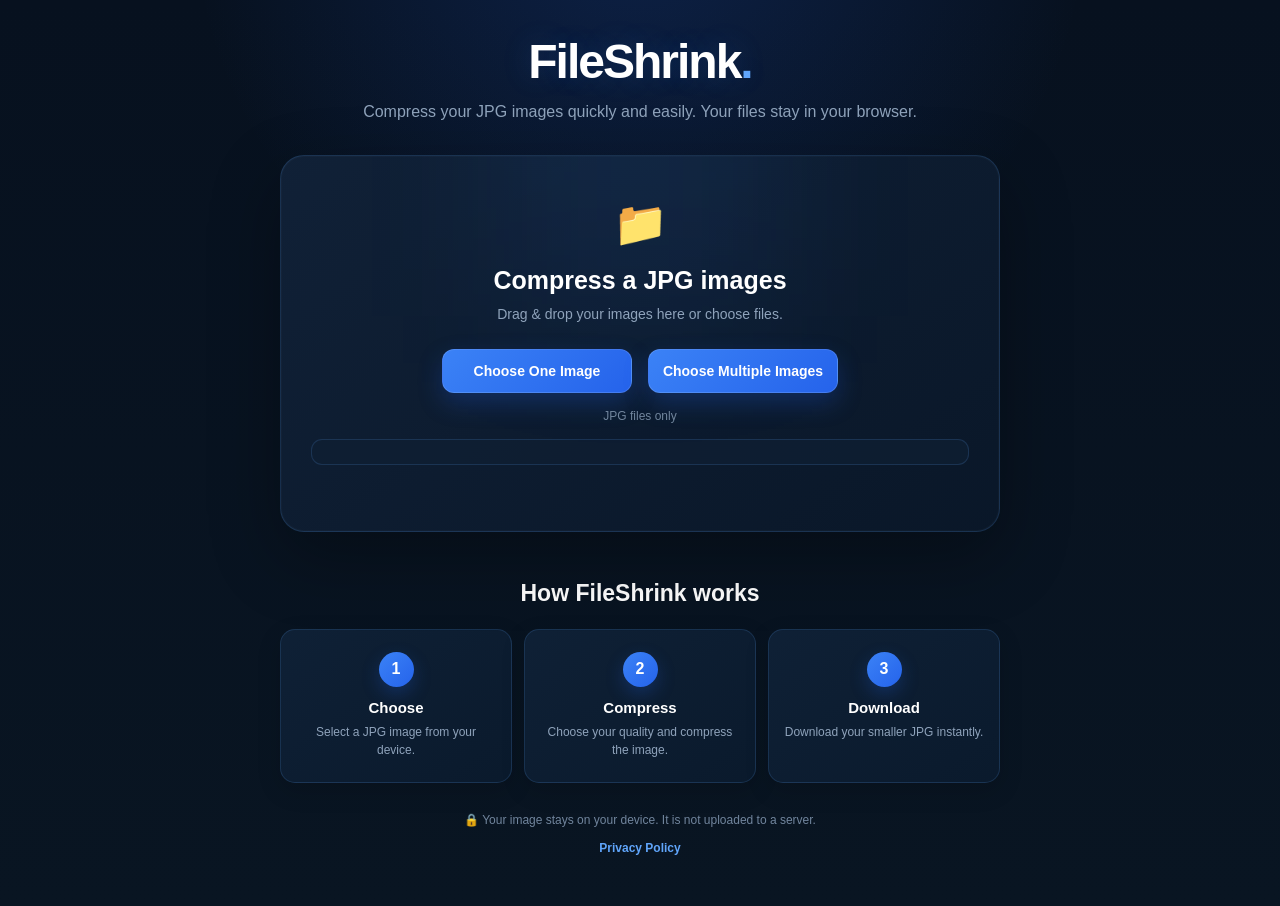
==== commit b00897e8: "UI cleanup" ====
--- a/index.html
+++ b/index.html
@@ -40,13 +40,27 @@
             Drag & drop your images here or choose  files.
         </p>
 
-        <label for="fileInput" class="file-button">
-            Choose JPG Images
-        </label>
-
-        <input
+        <div class="file-buttons">
+
+    <label for="singleFileInput" class="file-button">
+        Choose One Image
+    </label>
+
+    <label for="multipleFileInput" class="file-button">
+        Choose Multiple Images
+    </label>
+
+</div>
+
+<input
     type="file"
-    id="fileInput"
+    id="singleFileInput"
+    accept="image/jpeg"
+>
+
+<input
+    type="file"
+    id="multipleFileInput"
     accept="image/jpeg"
     multiple
 >
@@ -70,33 +84,57 @@
         </div>
 
 
-        <!-- Controls -->
-
-        <div id="controls">
-
-            <label for="quality">
-
-                Image Quality:
-
-                <strong id="qualityValue">
-                    70%
-                </strong>
-
-            </label>
-
-            <input
-                type="range"
-                id="quality"
-                min="10"
-                max="95"
-                value="70"
-            >
-
-            <button id="compressButton">
-                Compress Image
-            </button>
-
-        </div>
+        
+      <!-- Controls -->
+
+<div id="controls">
+
+    <label for="quality">
+
+        Image Quality:
+
+        <strong id="qualityValue">
+            70%
+        </strong>
+
+    </label>
+
+    <input
+        type="range"
+        id="quality"
+        min="10"
+        max="95"
+        value="70"
+    >
+
+    <label for="targetSize">
+        Target Size:
+        <span>(optional)</span>
+    </label>
+
+    <div class="target-size-input">
+
+        <input
+            type="number"
+            id="targetSize"
+            min="1"
+            step="1"
+            placeholder="e.g. 200"
+        >
+
+        <span>KB</span>
+
+    </div>
+
+    <p class="target-size-hint">
+        Enter a target size to automatically adjust compression quality.
+    </p>
+
+    <button id="compressButton">
+        Compress Image
+    </button>
+
+</div>
 
 
         <!-- Result -->
@@ -223,7 +261,7 @@
 </main>
 
 
-<script src="script.js"></script>
+<script src="./script.js?v=2"></script>
 
 </body>
 
--- a/style.css
+++ b/style.css
@@ -853,3 +853,88 @@
 }
 
 }
+.file-buttons {
+    display: flex;
+    justify-content: center;
+    align-items: center;
+    gap: 16px;
+    margin: 16px 0;
+    width: 100%;
+}
+
+.file-buttons .file-button {
+    display: flex;
+    align-items: center;
+    justify-content: center;
+
+    box-sizing: border-box;
+
+    width: 190px !important;
+    min-width: 190px !important;
+    max-width: 190px !important;
+
+    height: 44px !important;
+
+    margin: 0 !important;
+    padding: 0 10px !important;
+
+    font-size: 14px;
+    line-height: 1;
+    text-align: center;
+}
+
+@media (max-width: 500px) {
+    .file-buttons {
+        flex-direction: column;
+        gap: 12px;
+    }
+
+    .file-buttons .file-button {
+        width: 80% !important;
+        min-width: 0 !important;
+        max-width: 260px !important;
+    }
+}
+#singleFileInput,
+#multipleFileInput {
+    display: none;
+}
+.target-size-input {
+    display: flex;
+    align-items: center;
+    width: 100%;
+    max-width: 260px;
+    margin-top: 8px;
+    background: #151c2b;
+    border: 1px solid #33415c;
+    border-radius: 10px;
+    overflow: hidden;
+}
+
+.target-size-input input {
+    flex: 1;
+    width: 100%;
+    border: none;
+    outline: none;
+    background: transparent;
+    color: #ffffff;
+    padding: 12px 14px;
+    font-size: 15px;
+    font-weight: 500;
+}
+
+.target-size-input input::placeholder {
+    color: #7f8aa3;
+}
+
+.target-size-input input:focus {
+    background: #192237;
+}
+
+.target-size-input span {
+    padding: 12px 14px;
+    color: #aeb8cc;
+    font-size: 14px;
+    font-weight: 600;
+    border-left: 1px solid #33415c;
+}
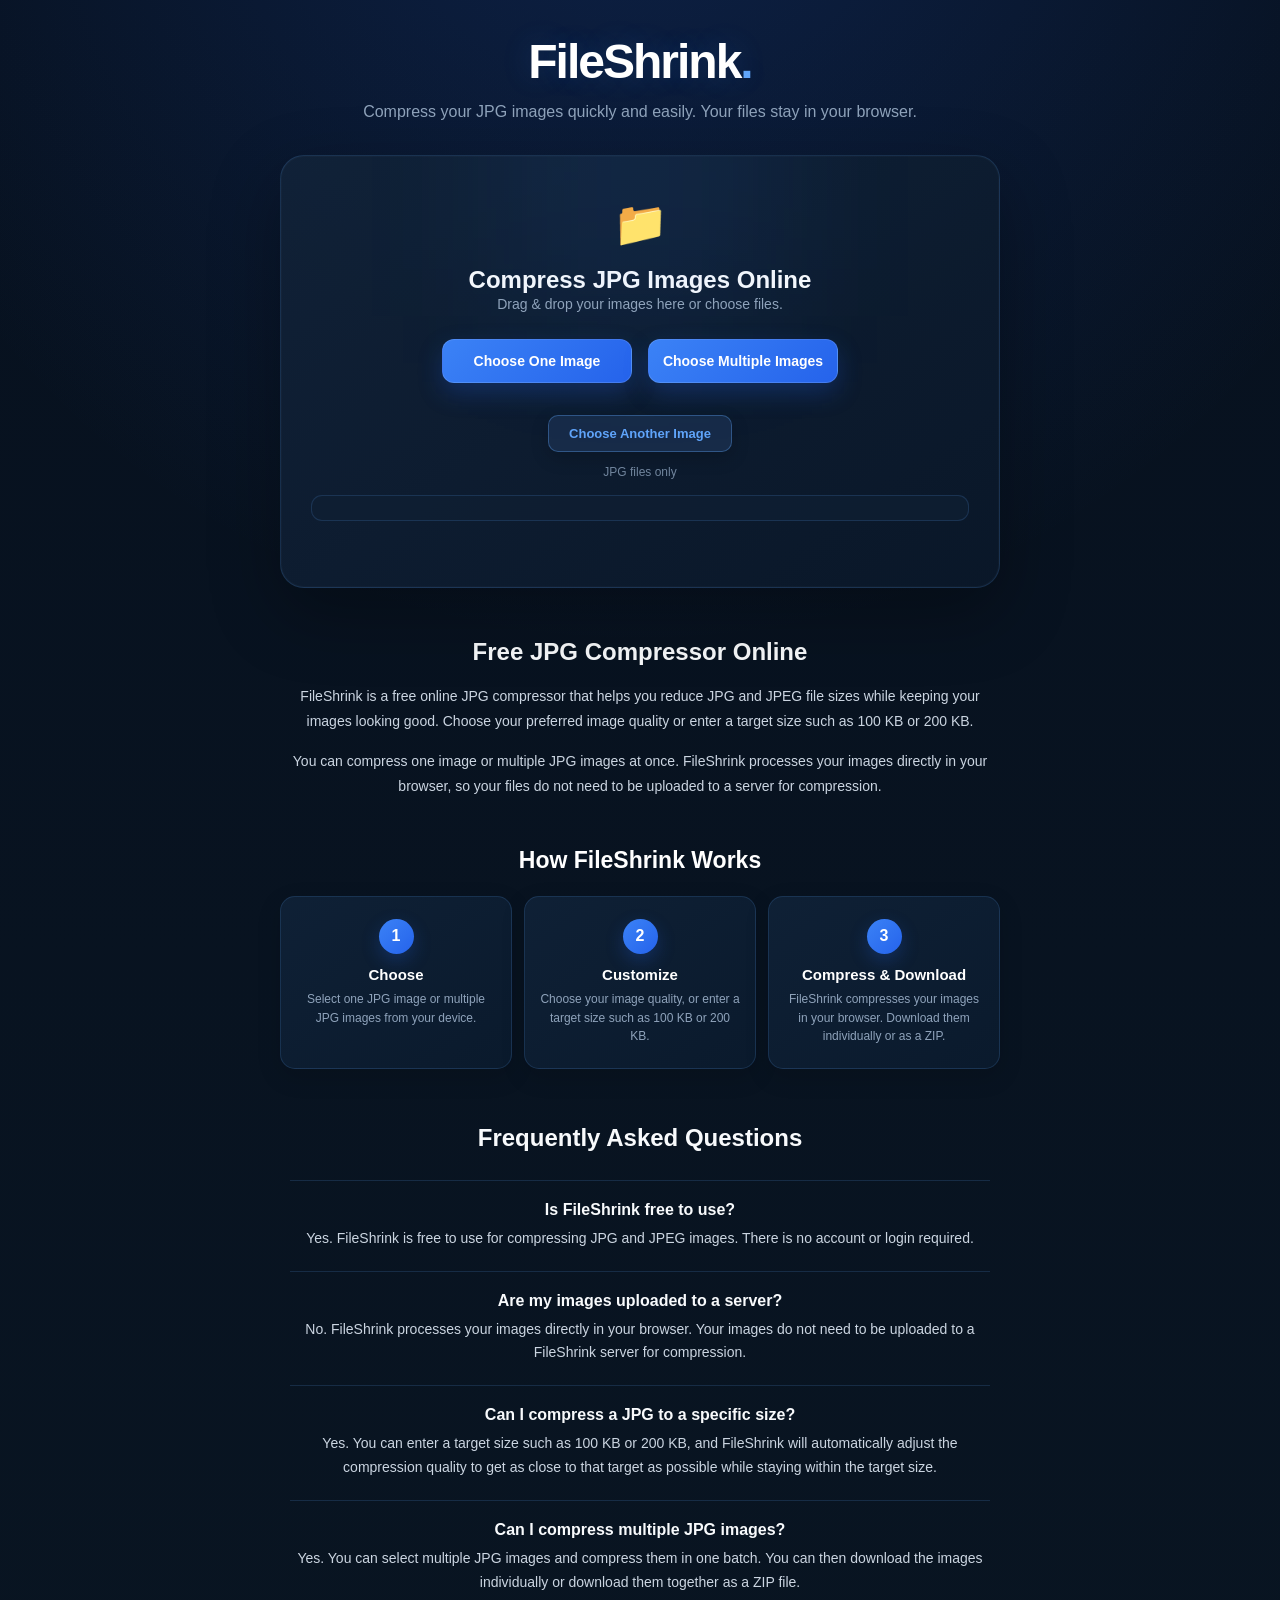
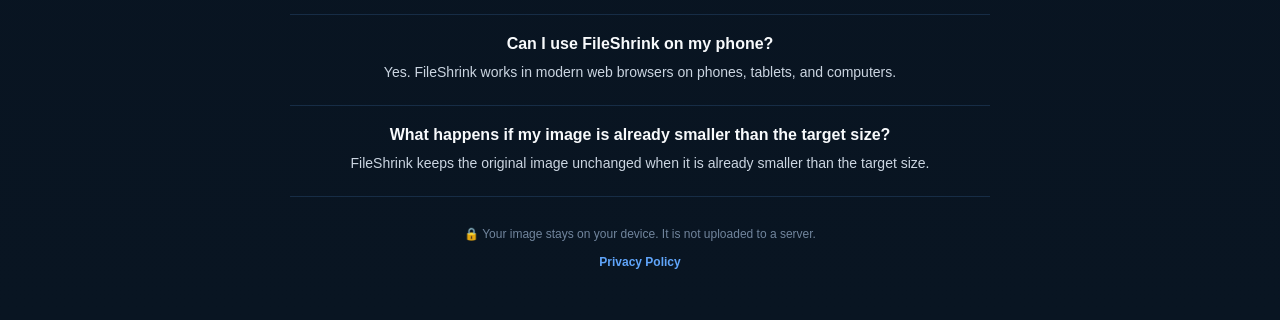
==== commit 9e4c33c4: "SEO" ====
--- a/index.html
+++ b/index.html
@@ -5,12 +5,12 @@
     <meta charset="UTF-8">
     <meta name="viewport" content="width=device-width, initial-scale=1.0">
 
-    <title>FileShrink - Compress JPG Images</title>
-
-    <meta
-        name="description"
-        content="Compress JPG images quickly and easily. Your files stay in your browser."
-    >
+    <title>Compress JPG Online Free - FileShrink</title>
+
+<meta
+    name="description"
+    content="Compress JPG and JPEG images online for free. Reduce JPG file size, choose image quality, or target a specific size like 100KB or 200KB. Your images stay in your browser."
+>
 
     <link rel="stylesheet" href="./style.css?v=2">
     <link rel="icon" href="favicon.svg" type="image/svg+xml">
@@ -34,7 +34,7 @@
 
         <div class="upload-icon">📁</div>
 
-        <h2>Compress a JPG images</h2>
+        <h1>Compress JPG Images Online</h1>
 
         <p class="upload-description">
             Drag & drop your images here or choose  files.
@@ -51,6 +51,14 @@
     </label>
 
 </div>
+
+<button
+    type="button"
+    id="chooseAnotherButton"
+    style="display: none;"
+>
+    Choose Another Image
+</button>
 
 <input
     type="file"
@@ -190,62 +198,178 @@
 
     </section>
 
-
-    <!-- How it works -->
-
-    <section class="how-it-works">
-
-        <h2>How FileShrink works</h2>
-
-        <div class="steps">
-
-            <div class="step">
-
-                <div class="step-number">
-                    1
-                </div>
-
-                <h3>Choose</h3>
-
-                <p>
-                    Select a JPG image from your device.
-                </p>
-
-            </div>
-
-
-            <div class="step">
-
-                <div class="step-number">
-                    2
-                </div>
-
-                <h3>Compress</h3>
-
-                <p>
-                    Choose your quality and compress the image.
-                </p>
-
-            </div>
-
-
-            <div class="step">
-
-                <div class="step-number">
-                    3
-                </div>
-
-                <h3>Download</h3>
-
-                <p>
-                    Download your smaller JPG instantly.
-                </p>
-
-            </div>
-
-        </div>
-
-    </section>
+<!-- About FileShrink -->
+
+<section class="about-file-shrink">
+
+    <h2>Free JPG Compressor Online</h2>
+
+    <p>
+        FileShrink is a free online JPG compressor that helps you
+        reduce JPG and JPEG file sizes while keeping your images
+        looking good. Choose your preferred image quality or enter
+        a target size such as 100 KB or 200 KB.
+    </p>
+
+    <p>
+        You can compress one image or multiple JPG images at once.
+        FileShrink processes your images directly in your browser,
+        so your files do not need to be uploaded to a server for
+        compression.
+    </p>
+
+</section>
+    
+<!-- How it works -->
+
+<section class="how-it-works">
+
+    <h2>How FileShrink Works</h2>
+
+    <div class="steps">
+
+        <div class="step">
+
+            <div class="step-number">
+                1
+            </div>
+
+            <h3>Choose</h3>
+
+            <p>
+                Select one JPG image or multiple JPG images
+                from your device.
+            </p>
+
+        </div>
+
+
+        <div class="step">
+
+            <div class="step-number">
+                2
+            </div>
+
+            <h3>Customize</h3>
+
+            <p>
+                Choose your image quality, or enter a target
+                size such as 100 KB or 200 KB.
+            </p>
+
+        </div>
+
+
+        <div class="step">
+
+            <div class="step-number">
+                3
+            </div>
+
+            <h3>Compress & Download</h3>
+
+            <p>
+                FileShrink compresses your images in your
+                browser. Download them individually or as a ZIP.
+            </p>
+
+        </div>
+
+    </div>
+
+</section>
+
+</section>
+
+
+<!-- FAQ -->
+
+<section class="faq">
+
+    <h2>Frequently Asked Questions</h2>
+
+    <div class="faq-item">
+
+        <h3>Is FileShrink free to use?</h3>
+
+        <p>
+            Yes. FileShrink is free to use for compressing JPG
+            and JPEG images. There is no account or login required.
+        </p>
+
+    </div>
+
+
+    <div class="faq-item">
+
+        <h3>Are my images uploaded to a server?</h3>
+
+        <p>
+            No. FileShrink processes your images directly in your
+            browser. Your images do not need to be uploaded to a
+            FileShrink server for compression.
+        </p>
+
+    </div>
+
+
+    <div class="faq-item">
+
+        <h3>Can I compress a JPG to a specific size?</h3>
+
+        <p>
+            Yes. You can enter a target size such as 100 KB or
+            200 KB, and FileShrink will automatically adjust the
+            compression quality to get as close to that target as
+            possible while staying within the target size.
+        </p>
+
+    </div>
+
+
+    <div class="faq-item">
+
+        <h3>Can I compress multiple JPG images?</h3>
+
+        <p>
+            Yes. You can select multiple JPG images and compress
+            them in one batch. You can then download the images
+            individually or download them together as a ZIP file.
+        </p>
+
+    </div>
+
+
+    <div class="faq-item">
+
+        <h3>Can I use FileShrink on my phone?</h3>
+
+        <p>
+            Yes. FileShrink works in modern web browsers on phones,
+            tablets, and computers.
+        </p>
+
+    </div>
+
+
+    <div class="faq-item">
+
+        <h3>What happens if my image is already smaller than the target size?</h3>
+
+        <p>
+            FileShrink keeps the original image unchanged when it
+            is already smaller than the target size.
+        </p>
+
+    </div>
+
+</section>
+
+
+<p class="privacy">
+
+
+
 
 
     <p class="privacy">
--- a/style.css
+++ b/style.css
@@ -937,4 +937,117 @@
     font-size: 14px;
     font-weight: 600;
     border-left: 1px solid #33415c;
+}
+/* ========================================
+   CHOOSE ANOTHER IMAGE
+======================================== */
+
+#chooseAnotherButton {
+    appearance: none;
+    -webkit-appearance: none;
+
+    display: inline-block !important;
+
+    margin: 16px auto 0 !important;
+    padding: 10px 20px !important;
+
+    width: auto !important;
+    min-width: 0 !important;
+    height: auto !important;
+
+    background: #172b48 !important;
+    color: #60a5fa !important;
+
+    border: 1px solid rgba(96, 165, 250, 0.35) !important;
+    border-radius: 10px !important;
+
+    font-family: Arial, sans-serif !important;
+    font-size: 13px !important;
+    font-weight: 600 !important;
+    line-height: 1.2 !important;
+
+    cursor: pointer;
+
+    box-shadow: 0 6px 18px rgba(0, 0, 0, 0.18) !important;
+
+    transition:
+        background 0.2s ease,
+        border-color 0.2s ease,
+        color 0.2s ease,
+        transform 0.2s ease !important;
+}
+
+#chooseAnotherButton:hover {
+    background: #1c3960 !important;
+    color: #ffffff !important;
+    border-color: rgba(96, 165, 250, 0.55) !important;
+    transform: translateY(-1px);
+}
+
+#chooseAnotherButton:active {
+    transform: translateY(0);
+}
+/* ========================================
+   ABOUT FILESHRINK
+======================================== */
+
+.about-file-shrink {
+    max-width: 820px;
+    margin: 50px auto 20px;
+    padding: 0 10px;
+    text-align: center;
+}
+
+.about-file-shrink h2 {
+    margin-bottom: 18px;
+    color: var(--text);
+    font-size: 24px;
+}
+
+.about-file-shrink p {
+    margin: 0 auto 14px;
+    color: var(--text-soft);
+    font-size: 14px;
+    line-height: 1.8;
+}
+
+.about-file-shrink p:last-child {
+    margin-bottom: 0;
+}
+/* ========================================
+   FAQ
+======================================== */
+
+.faq {
+    max-width: 820px;
+    margin: 55px auto 20px;
+    padding: 0 10px;
+}
+
+.faq > h2 {
+    margin-bottom: 28px;
+    text-align: center;
+    color: var(--text);
+    font-size: 24px;
+}
+
+.faq-item {
+    padding: 20px 0;
+    border-bottom: 1px solid var(--border);
+}
+
+.faq-item:first-of-type {
+    border-top: 1px solid var(--border);
+}
+
+.faq-item h3 {
+    margin-bottom: 8px;
+    color: var(--text);
+    font-size: 16px;
+}
+
+.faq-item p {
+    color: var(--text-soft);
+    font-size: 14px;
+    line-height: 1.7;
 }
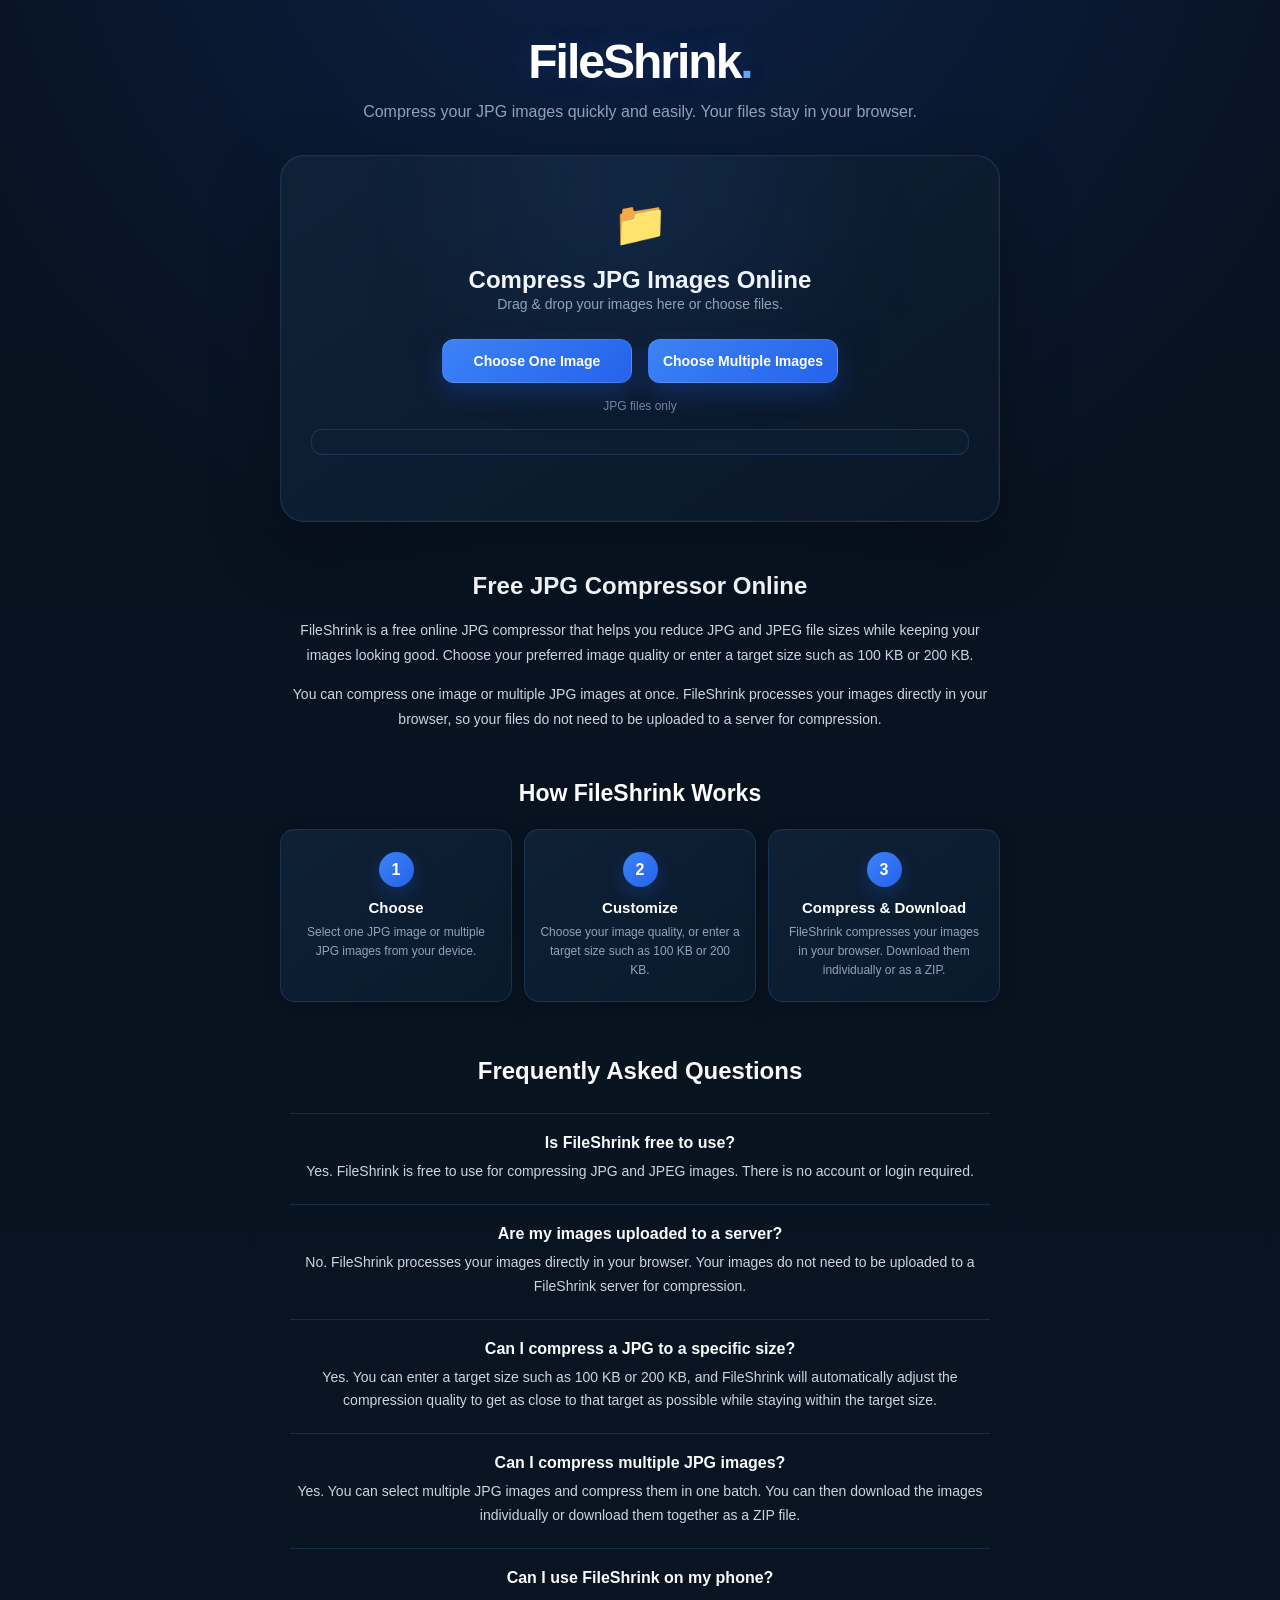
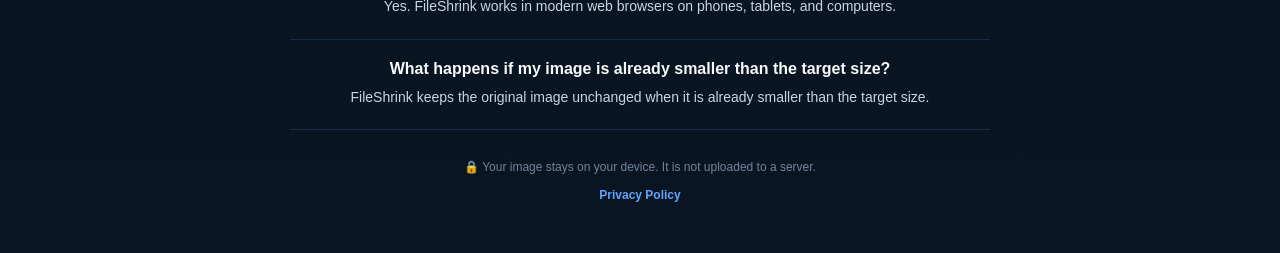
==== commit 8e7f2e31: "Button fix" ====
--- a/index.html
+++ b/index.html
@@ -10,7 +10,11 @@
 <meta
     name="description"
     content="Compress JPG and JPEG images online for free. Reduce JPG file size, choose image quality, or target a specific size like 100KB or 200KB. Your images stay in your browser."
->
+
+    <link
+        rel="canonical"
+        href="https://akalegend77-glitch.github.io/codespaces-blank/"
+    >
 
     <link rel="stylesheet" href="./style.css?v=2">
     <link rel="icon" href="favicon.svg" type="image/svg+xml">
@@ -279,8 +283,6 @@
 
 </section>
 
-</section>
-
 
 <!-- FAQ -->
 
--- a/style.css
+++ b/style.css
@@ -133,7 +133,7 @@
 }
 
 #fileInput {
-display: none;
+display: none !important;
 }
 
 .file-button {
@@ -946,7 +946,7 @@
     appearance: none;
     -webkit-appearance: none;
 
-    display: inline-block !important;
+    display: none;
 
     margin: 16px auto 0 !important;
     padding: 10px 20px !important;
